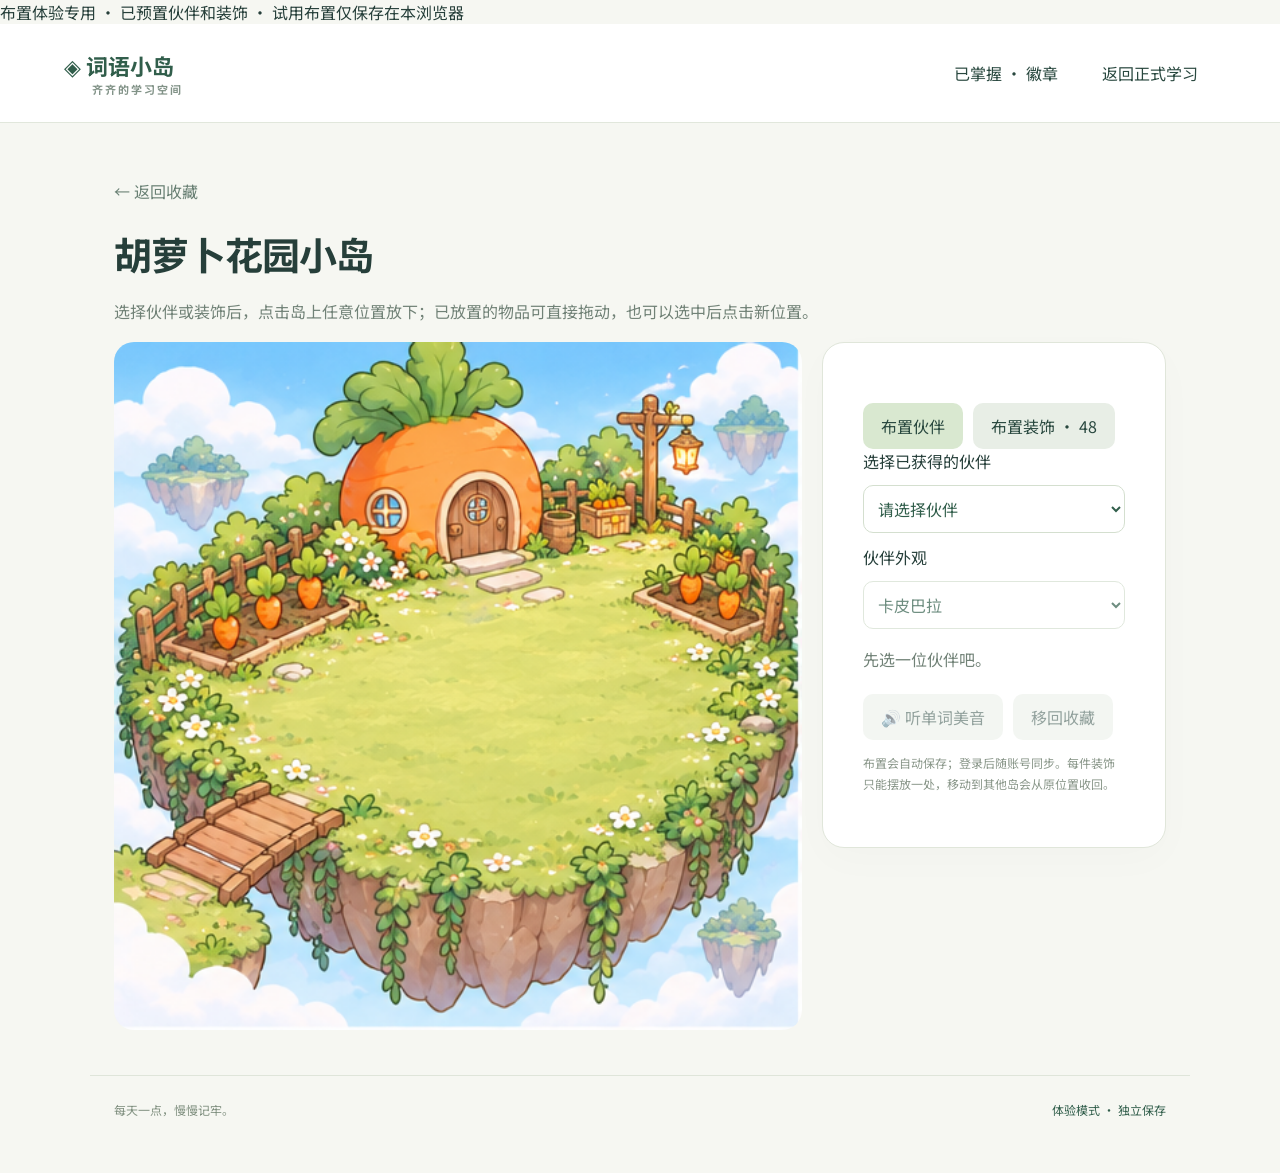
==== island-demo.html @ e3cd9538 "Reduce vocabulary scene payloads by 96.5% using optimized 960px WebP while preserving original asset" ====
<!doctype html>
<html lang="zh-CN"><head><meta charset="utf-8"><meta name="viewport" content="width=device-width,initial-scale=1"><meta name="description" content="齐齐的双优一段单词练习：21个词表，中英文随机练习与错题复习。"><title>小岛布置体验 · 齐齐的学习空间</title><link rel="stylesheet" href="style.css?v=20261023-fast-art"></head>
<body><script>window.QIQI_DEMO=true;</script><aside class="demo-notice">布置体验专用 · 已预置伙伴和装饰 · 试用布置仅保存在本浏览器</aside><header><a class="brand" href="#">◈ 词语小岛 <small>齐齐的学习空间</small></a><nav><button id="learn-nav">单词学习</button><button id="lists-nav" class="active">单词列表</button><button id="review-nav">单词复习</button><button id="reading-nav">阅读练习</button><button id="mistakes-nav">错题本 <span id="badge">0</span></button><button id="mastered-nav">已掌握 · 徽章</button><button id="account-nav">登录 · 云端同步</button></nav></header><main id="app"></main><footer>每天一点，慢慢记牢。<span><span id="sync-status">体验模式 · 独立保存</span></span><button id="reset-nav" class="outline">清空学习记录</button></footer><script src="vocab.js?v=20261023-fast-art"></script><script src="rabbit-data.js?v=20261023-fast-art"></script><script src="app.js?v=20261023-fast-art"></script><script src="reading-data.js?v=20261023-fast-art"></script><script src="reading-hints.js?v=20261023-fast-art"></script><script src="reading-rewards.js?v=20261023-fast-art"></script><script src="reading.js?v=20261023-fast-art"></script><script src="word-scenes.js?v=20261023-fast-art"></script><script src="learning.js?v=20261023-fast-art"></script><script src="island-free.js?v=20261023-fast-art"></script><script src="island-demo.js?v=20261023-fast-art"></script></body></html>
---- style.css ----
@import url('https://fonts.googleapis.com/css2?family=Noto+Sans+SC:wght@400;500;600;700&display=swap');
:root{font-family:'Noto Sans SC',system-ui,sans-serif;color:#263f3a;background:#f6f7f2;font-synthesis:none}*{box-sizing:border-box}body{margin:0}button,input,select{font:inherit}button{cursor:pointer;border:0;border-radius:10px;padding:11px 18px;background:#e8eee6;color:#29483f}button:hover{filter:brightness(.96)}button:disabled{opacity:.5;cursor:default}button.primary{background:#315e4b;color:white}button.outline{background:transparent;border:1px solid #d3ddd2}header{padding:25px max(5vw,20px);display:flex;align-items:center;justify-content:space-between;background:#fff;border-bottom:1px solid #e1e7dc}.brand{font-weight:700;font-size:22px;color:#315e4b;text-decoration:none}.brand small{display:block;font-size:11px;color:#819287;margin-left:28px;letter-spacing:2px}nav{display:flex;gap:8px}nav button{background:transparent}nav .active{background:#e9efe6}#badge{background:#315e4b;color:white;border-radius:30px;padding:2px 7px;font-size:11px}main{max-width:1100px;margin:45px auto;padding:0 24px;min-height:70vh}.eyebrow{font-size:12px;letter-spacing:2px;color:#6b8a77}h1{font-size:38px;letter-spacing:-1px;margin:12px 0}p{line-height:1.8;color:#718277}.hero{display:flex;justify-content:space-between;align-items:center;margin-bottom:32px}.hero-art{font-size:70px;background:#e7edde;border-radius:50%;width:130px;height:130px;display:grid;place-items:center;color:#71965e;transform:rotate(-10deg)}.stats{display:flex;gap:28px;margin:22px 0}.stats strong{font-size:25px;margin-right:7px}.stats span{color:#7b8a7e;font-size:13px}.toolbar{display:flex;gap:12px;align-items:center;justify-content:space-between;margin:24px 0;flex-wrap:wrap}.mode{display:flex;gap:5px;background:#e7ece3;padding:5px;border-radius:13px}.mode button{background:transparent;font-size:13px}.mode .selected{background:white;box-shadow:0 2px 4px #263f3a0d}.grid{display:grid;grid-template-columns:repeat(4,1fr);gap:15px}.list{background:white;border:1px solid #e0e6dc;text-align:left;padding:21px;border-radius:15px;transition:transform .15s}.list:hover{transform:translateY(-3px);border-color:#8aa78d}.list .num{font-size:11px;color:#82917e;letter-spacing:2px}.list h2{margin:12px 0;font-size:21px}.list p{font-size:12px;white-space:nowrap;overflow:hidden;text-overflow:ellipsis;margin:0 0 18px}.progress{height:4px;background:#edf0e8;border-radius:3px;margin:12px 0}.progress i{display:block;height:100%;background:#8aa772;border-radius:3px}.list-bottom{display:flex;justify-content:space-between;font-size:12px;color:#6e8573}.back{padding-left:0;background:transparent;color:#698074}.practice{max-width:720px;margin:20px auto}.practice-head{display:flex;justify-content:space-between;font-size:13px;color:#6d8174;margin:20px 0}.card{background:white;border:1px solid #e0e6da;padding:40px;border-radius:22px;box-shadow:0 12px 40px #24483705}.prompt{font-size:38px;line-height:1.4;margin:24px 0 30px;word-break:break-word}.answer{width:100%;padding:17px;border:1px solid #cdd8cc;border-radius:12px;background:#fafbf7;outline:none;font-size:19px}.answer:focus{border-color:#547959;box-shadow:0 0 0 3px #e7efdf}.actions{display:flex;gap:10px;margin-top:20px;flex-wrap:wrap}.feedback{margin-top:24px;padding:20px;background:#edf4e9;border-radius:12px;line-height:1.8}.feedback.wrong{background:#fbf0e7}.feedback p{margin:8px 0;font-size:14px}.translation{font-size:22px;font-weight:600}.hint{font-size:12px;color:#8a978a}.empty{text-align:center;padding:60px 20px;background:#fff;border-radius:20px}.mistake{display:flex;align-items:center;justify-content:space-between;padding:22px;background:white;border:1px solid #e1e7dd;border-radius:14px;margin:12px 0;gap:20px}.mistake strong{font-size:20px}.mistake p{margin:5px 0;font-size:13px}.mistake small{color:#8a978a}.mistake button{white-space:nowrap;font-size:12px}footer{max-width:1100px;margin:30px auto;padding:25px 24px;border-top:1px solid #dfe5da;font-size:12px;color:#809080;display:flex;justify-content:space-between;gap:12px}select{padding:10px;border:1px solid #d4dfcf;border-radius:10px;background:white;color:#315e4b}a{color:#315e4b}:focus-visible{outline:3px solid #a5bc8b;outline-offset:3px}@media(max-width:800px){.grid{grid-template-columns:repeat(2,1fr)}h1{font-size:30px}.hero-art{width:90px;height:90px;font-size:45px}.card{padding:25px}.prompt{font-size:30px}header{padding:18px}.brand{font-size:18px}.brand small{font-size:9px}nav button{padding:9px;font-size:12px}footer{flex-direction:column}}@media(max-width:420px){main{padding:0 16px;margin-top:30px}.hero-art{display:none}.list{padding:16px}.stats{gap:15px}.stats strong{font-size:21px}.mistake{align-items:flex-start;flex-direction:column}}

.verification{background:#fff5dc;border:1px solid #eedca9;border-radius:12px;padding:16px;margin:14px 0}.verification strong{font-size:14px;color:#8b631f}.verification .actions button{font-size:12px}

.reward-summary{display:flex;align-items:center;gap:24px;background:#f0e8d8;border:1px solid #e5d8bd;border-radius:22px;padding:24px;margin:25px 0}.reward-summary svg{width:110px}.reward-summary>div:last-child{flex:1}.reward-summary strong{font-size:30px}.badge-grid{display:grid;grid-template-columns:repeat(4,1fr);gap:14px}.capy-badge{border-radius:18px;padding:18px;text-align:center;display:flex;align-items:center;flex-direction:column;gap:8px;border:1px solid #e1d5b8;background:#fff8e8}.capy-badge svg{width:100px}.capy-badge small{color:#8c7855}.capy-badge.locked{filter:grayscale(1);opacity:.4;background:#fff}.reward-toast{position:fixed;bottom:24px;left:50%;transform:translateX(-50%);padding:18px 24px;border-radius:16px;background:#315e4b;color:white;z-index:10;box-shadow:0 8px 24px #0002;max-width:90vw;text-align:center}header nav{flex-wrap:wrap;justify-content:flex-end}@media(max-width:650px){.badge-grid{grid-template-columns:repeat(2,1fr)}header{gap:12px;flex-wrap:wrap}.reward-summary{padding:18px;gap:12px}.reward-summary svg{width:75px}.reward-summary strong{font-size:24px}}

.capy-art{display:inline-block;width:120px;aspect-ratio:4/5;background-image:url("assets/capybara-atlas.png");background-size:500% 400%;background-repeat:no-repeat;flex-shrink:0}.capy-badge .capy-art{width:120px}.reward-summary .capy-art{width:100px}@media(max-width:650px){.reward-summary .capy-art{width:75px}}

.account-card{max-width:650px;margin:30px auto}.account-card label{display:block;margin:18px 0 8px}.account-card h1{font-size:30px}#sync-status{color:#315e4b}

.pronunciation{display:inline-block;margin:6px 0 6px 8px;padding:6px 10px;border-radius:10px;background:#edf3ec;color:#356444;font-size:14px;text-decoration:none}.pronunciation:hover{background:#dce8da}.pronunciation:focus-visible{outline:2px solid #356444;outline-offset:3px}

.team-grid{display:grid;grid-template-columns:repeat(auto-fit,minmax(180px,1fr));gap:14px;margin-bottom:28px}.team-card{padding:18px;border:1px solid #e4e7dc;border-radius:18px;background:#faf8ef}.team-card h3{margin:10px 0}.team-scene{font-size:30px}.team-complete{background:#e6f1de;border-color:#9db98a}.mystery-egg{font-size:88px;display:block;padding:16px}.hatch-overlay{position:fixed;inset:0;background:#243127aa;z-index:1000;display:grid;place-items:center;padding:20px}.hatch-card{background:#fffaf0;border-radius:24px;padding:28px;text-align:center;width:min(360px,100%);box-shadow:0 20px 80px #0003}.hatch-egg{font-size:100px;animation:egg-hatch 1.1s forwards}.hatch-reveal{height:0;overflow:hidden;animation:capy-reveal .3s 1.1s forwards}.hatch-reveal .capy-art{margin:auto}@keyframes egg-hatch{20%,60%{transform:rotate(-12deg)}40%,80%{transform:rotate(12deg)}100%{height:0;opacity:0;overflow:hidden}}@keyframes capy-reveal{to{height:150px}}@media(prefers-reduced-motion:reduce){.hatch-egg{display:none}.hatch-reveal{animation:none;height:150px}}

.island-preview{display:block;width:100%;padding:0;border:0;border-radius:14px;overflow:hidden;background:#fff6df}.island-art{display:block;aspect-ratio:1;background-image:url(assets/capybara-islands-v3-sleepy.png);background-size:300% 200%;background-repeat:no-repeat;width:100%}.island-preview.island-locked{filter:grayscale(1);opacity:.5;cursor:default}.island-preview:not(:disabled):hover{box-shadow:0 0 0 3px #87a76b}.island-modal{width:min(620px,100%);max-height:92vh;overflow:auto}.island-modal .island-art{border-radius:16px}

.island-workspace{display:grid;grid-template-columns:minmax(0,2fr) minmax(240px,1fr);gap:20px;align-items:start}.island-stage{position:relative;isolation:isolate;overflow:hidden;border-radius:20px}.island-spot{position:absolute;transform:translate(-50%,-65%);padding:0;width:17%;aspect-ratio:1;border:2px dashed #fff9;border-radius:50%;background:#fff7;color:#456a44;font-size:26px}.island-spot.occupied{background:transparent;border-color:transparent}.island-spot .capy-art{width:100%;max-width:100px;height:auto;margin:0;filter:drop-shadow(0 3px 2px #0003)}.island-spot small{display:block;background:#fff9;border-radius:8px;color:#243f2a;font-size:clamp(10px,1.5vw,14px);padding:2px;line-height:1.1}.island-spot:hover,.island-spot:focus-visible{outline:3px solid #e5b33d;outline-offset:2px}.island-controls select{display:block;width:100%;margin:12px 0;padding:10px;max-width:100%}@media(max-width:750px){.island-workspace{grid-template-columns:1fr}}

header nav{flex-wrap:wrap}.reading-workspace{display:grid;grid-template-columns:minmax(0,1fr) minmax(0,1fr);gap:28px;align-items:start}.reading-passage{position:sticky;top:20px;max-height:85vh;overflow:auto;font-size:18px;line-height:1.85}.reading-passage p{position:relative;padding-left:24px;color:#25392d}.paragraph-number{position:absolute;left:0;top:3px;font-size:11px;color:#879380}.reading-passage h2{font-family:Georgia,serif;line-height:1.4}.reading-question{margin:0 0 24px;padding:20px;min-width:0;border:1px solid #e1e6db}.reading-question legend{font-weight:600;line-height:1.6;padding:0 8px;max-width:100%}.reading-option{display:flex;gap:10px;align-items:flex-start;padding:11px 10px;margin:6px 0;border:1px solid #e3e6dc;border-radius:10px;cursor:pointer;line-height:1.6}.reading-option input{width:18px;min-width:18px;height:18px;margin:4px 0 0;accent-color:#56764d}.reading-option:has(input:checked){background:#edf3e9;border-color:#668560}.reading-option:focus-within{outline:2px solid #668560}.reading-option.correct-option{background:#e4f1dc;border-color:#88ad76}.reading-wrong{border-color:#d5a195}.reading-verdict{font-size:14px;line-height:1.7}.reading-result{padding:20px;background:#edf3e5;border-radius:16px;margin:0 0 24px}#reading-message{color:#a34132}.reading-list h2{font-size:22px;line-height:1.4}@media(max-width:800px){.reading-workspace{grid-template-columns:1fr}.reading-passage{position:static;max-height:none}.reading-question{padding:14px}.reading-passage{font-size:17px}}

.reading-decor{display:block;width:100%;aspect-ratio:1;background-image:url(assets/reading-decor-atlas-v1.png);background-size:600% 800%;background-repeat:no-repeat}.decor-inventory{display:grid;grid-template-columns:repeat(auto-fill,minmax(115px,1fr));gap:14px;padding:16px 0}.decor-inventory article{background:#fffaf0;padding:12px;border-radius:14px}.decor-inventory strong,.decor-inventory small{display:block;margin-top:7px}.decor-inventory small{font-size:12px}.reading-rewards{background:#f9f5e8;padding:20px;border-radius:18px;margin:20px 0 28px}.reading-rewards summary{cursor:pointer;padding:8px 0}.reading-rewards p{line-height:1.7}.island-art{background-image:url(assets/capybara-islands-buildable-v1.png)}.decor-spot{width:14%;z-index:2}.decor-spot .reading-decor{filter:drop-shadow(0 3px 2px #0002)}.decor-spot small{font-size:10px}.island-controls button[aria-pressed=true]{background:#d9e8d0;border-color:#739567}.reading-strategy{padding:10px;background:#f7f4e9;border-radius:10px;font-size:14px;line-height:1.8}.reading-strategy summary{cursor:pointer}.reading-result #reading-cooldown{line-height:1.7}

.reading-earned{display:flex;gap:16px;flex-wrap:wrap;margin:14px 0}.reading-earned>div{width:110px;text-align:center}.reading-earned small{display:block}

.reading-strategy p{white-space:pre-line}.special-mini{display:block;position:relative;border-radius:16px;background:radial-gradient(ellipse at 50% 65%,#fff9b5 0%,#f4d9a9 45%,#d9c8ee 100%);box-shadow:inset 0 0 0 2px #d7ac55;padding:8px}.special-marker{display:block;font-size:10px;color:#704b12;letter-spacing:1px}.special-collection-card{border:2px solid #d9ac50;box-shadow:0 5px 14px #d7ad5526}.special-card-button{display:block;border:0;background:transparent;width:100%;padding:0}.special-reveal-button{margin-top:8px;font-size:12px;padding:7px 10px;border-color:#c6a24e;background:#fff6db}.reward-ceremony-overlay{position:fixed;inset:0;z-index:1200;background:#19132be8;display:grid;place-items:center;padding:18px;backdrop-filter:blur(5px)}.reward-ceremony{position:relative;width:min(540px,100%);max-height:94vh;overflow:auto;border:2px solid #e4c578;border-radius:24px;background:linear-gradient(#fff9e9,#eee6f7);padding:24px;text-align:center;box-shadow:0 0 70px #e6c16b33}.ceremony-close{position:absolute;right:12px;top:10px;border:0;background:transparent;font-size:26px;padding:4px 10px}.ceremony-eyebrow{color:#896327;letter-spacing:2px;font-size:12px;margin:12px 0}.reward-ceremony h2{font-size:28px;margin:10px 0 18px}.ceremony-world{position:relative;overflow:hidden;border-radius:18px;isolation:isolate}.ceremony-world .island-art{filter:saturate(.85);opacity:.9}.ceremony-relic{position:absolute;left:50%;top:42%;transform:translate(-50%,-10%);width:40%;filter:drop-shadow(0 8px 10px #2228);animation:relic-arrive .6s ease-out}.ceremony-relic:before{content:'';position:absolute;inset:-30%;border-radius:50%;background:radial-gradient(#fffad7aa,#ffce6255,transparent 70%);z-index:-1}.ceremony-stars{position:absolute;left:8%;right:8%;top:28%;color:#ffea9c;font-size:40px;text-shadow:0 0 16px #b98205;letter-spacing:16px;animation:ceremony-spark 2.3s ease-in-out infinite}.ceremony-chest{position:absolute;left:50%;top:57%;transform:translate(-50%,-25%);width:34%;height:22%;border:4px solid #604024;border-radius:18px 18px 10px 10px;background:linear-gradient(90deg,#986036,#d7944a,#986036);box-shadow:0 10px 20px #0004;display:grid;place-items:center;color:#ffe59e;font-size:40px}.ceremony-chest:before{content:'';position:absolute;inset:10% 38%;border-left:7px solid #e8bd57;border-right:7px solid #e8bd57}.ceremony-chest span{z-index:1}.ceremony-world-name{font-weight:600;color:#795d29}.ceremony-caption{font-size:11px;color:#7e7d77}.special-placed{isolation:isolate}.special-placed:before{content:'';position:absolute;inset:0;border-radius:50%;background:radial-gradient(#fff4a9aa,#ffd96e55,transparent 72%);z-index:-1}.special-placed:after{content:'✦';position:absolute;right:-4px;top:-4px;color:#bd850b;text-shadow:0 0 3px #fff;font-size:18px}@keyframes relic-arrive{from{opacity:0;transform:translate(-50%,20%) scale(.5)}to{opacity:1;transform:translate(-50%,-10%) scale(1)}}@keyframes ceremony-spark{50%{opacity:.5;transform:scale(.94)}}@media(prefers-reduced-motion:reduce){.ceremony-relic,.ceremony-stars{animation:none}}

.island-art{background-image:url(assets/capybara-worlds-v1.png)}

.free-island-stage{cursor:crosshair}.free-island-piece{cursor:grab;touch-action:none;user-select:none}.free-island-piece.is-dragging{cursor:grabbing;opacity:.9}.free-island-piece.free-selected{outline:2px solid #f0c654;outline-offset:2px}.free-island-piece .reading-decor,.free-island-piece .capy-art,.free-island-piece small{pointer-events:none}

/* Separate square rabbit cells keep ears and props clear of adjacent sprites. */
.rabbit-art{background-image:none;display:inline-flex;align-items:flex-end}.rabbit-tile{display:block;width:100%;aspect-ratio:1;background-image:url(assets/rabbit-stickers-v1.png);background-size:300% 200%;background-repeat:no-repeat}.island-controls option.partner-on-island{color:#27694e;font-weight:700}.island-controls option.partner-in-collection{color:#526477}.rabbit-collection{margin:30px 0}.rabbit-collection .capy-badge{background:#fff1f2;border-color:#eed1d7}

.study-steps{display:flex;flex-wrap:wrap;gap:10px;margin:24px 0}.study-steps span{padding:10px 14px;border-radius:20px;background:#e9eee2;color:#46654e;font-size:14px}.study-list .actions{gap:6px}.study-list button{font-size:13px}.study-english h1{font-size:46px;overflow-wrap:anywhere;letter-spacing:0;margin:18px 0 5px}.study-phonetic{color:#7a867c}.study-chinese{font-size:24px;margin:24px 0;min-height:45px}.study-example{background:#f4f5ec;border-radius:12px;padding:16px;margin:22px 0}.study-example p{color:#465f52;margin-bottom:0}.study-covered{border:2px dashed #bbccb8;border-radius:12px;padding:22px;color:#687f6c;font-size:19px;background:#f5f8f1}.study-card label{font-size:13px;color:#687e6e}.study-card textarea{display:block;width:100%;min-height:72px;resize:vertical;margin:10px 0;border:1px solid #d3dece;border-radius:10px;padding:12px;font:inherit}.study-rating{justify-content:space-between}.study-recall button[aria-pressed=true]{background:#d7e6ca}@media(max-width:500px){.study-english h1{font-size:36px}.study-practice .toolbar{gap:6px}.study-practice .toolbar button{font-size:12px;padding:10px}.study-chinese{font-size:21px}}

.study-buds{display:flex;gap:12px;justify-content:center;margin:20px 0;font-size:25px}.study-scene{display:flex;gap:14px;padding:16px;border-radius:14px;background:#fff4df;margin:20px 0}.study-scene>span{font-size:38px}.study-scene strong{font-size:14px;color:#7a643c}.study-scene p{margin:6px 0 0;color:#705f43;font-size:14px}.study-rating{gap:8px}.study-rating button{flex:1;min-width:90px}.study-flower{font-size:90px;animation:study-bloom .7s ease-out}.study-complete{max-width:720px;margin:30px auto}.study-complete .actions{justify-content:center}@keyframes study-bloom{from{transform:scale(.3) rotate(-20deg);opacity:0}to{transform:scale(1);opacity:1}}@media(prefers-reduced-motion:reduce){.study-flower{animation:none}}

.study-illustration{margin:22px 0;border-radius:16px;overflow:hidden;background:#fff6e7}.study-illustration img{display:block;width:100%;height:auto;aspect-ratio:3/2;object-fit:contain}

.study-buds{gap:clamp(3px,1vw,12px);font-size:clamp(18px,4.8vw,25px);flex-wrap:wrap}.study-example .study-example-en{margin:12px 0 0}.study-example .study-example-zh{margin:8px 0 0;color:#728174;font-size:14px}

.vocab-example .study-example-en{margin:10px 0 0}.vocab-example .study-example-zh{margin:6px 0 0;color:#718277}
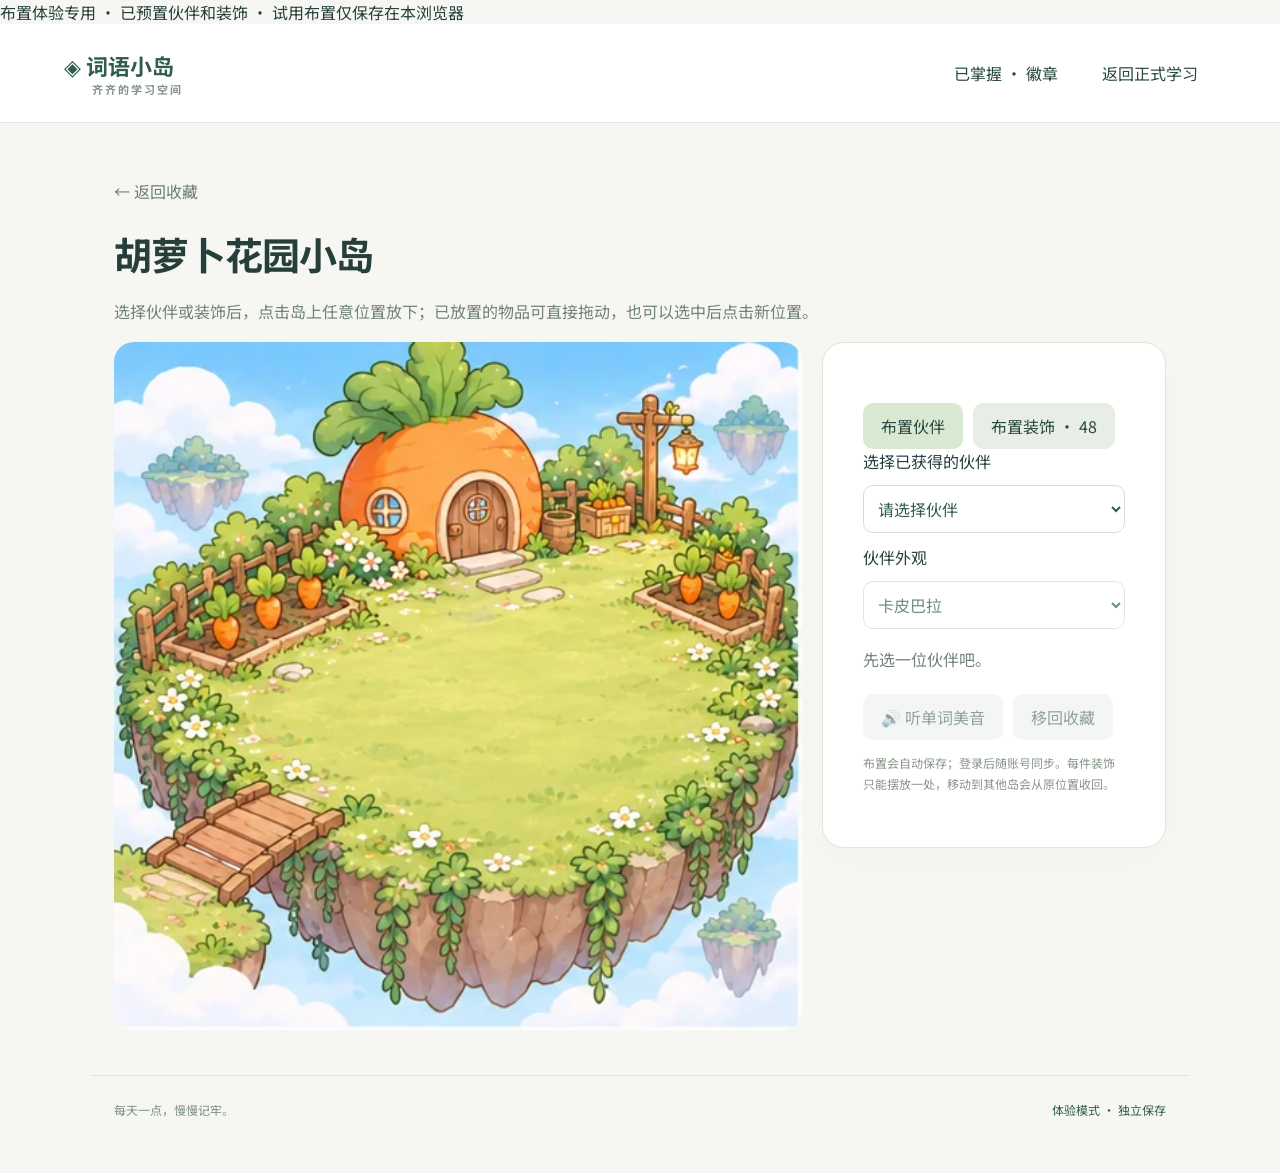
==== commit fecf1d4f: "Compress twelve island backgrounds by 87.3% with full-resolution WebP, preserving placement coordina" ====
--- a/island-demo.html
+++ b/island-demo.html
@@ -1,3 +1,3 @@
 <!doctype html>
-<html lang="zh-CN"><head><meta charset="utf-8"><meta name="viewport" content="width=device-width,initial-scale=1"><meta name="description" content="齐齐的双优一段单词练习：21个词表，中英文随机练习与错题复习。"><title>小岛布置体验 · 齐齐的学习空间</title><link rel="stylesheet" href="style.css?v=20261023-fast-art"></head>
-<body><script>window.QIQI_DEMO=true;</script><aside class="demo-notice">布置体验专用 · 已预置伙伴和装饰 · 试用布置仅保存在本浏览器</aside><header><a class="brand" href="#">◈ 词语小岛 <small>齐齐的学习空间</small></a><nav><button id="learn-nav">单词学习</button><button id="lists-nav" class="active">单词列表</button><button id="review-nav">单词复习</button><button id="reading-nav">阅读练习</button><button id="mistakes-nav">错题本 <span id="badge">0</span></button><button id="mastered-nav">已掌握 · 徽章</button><button id="account-nav">登录 · 云端同步</button></nav></header><main id="app"></main><footer>每天一点，慢慢记牢。<span><span id="sync-status">体验模式 · 独立保存</span></span><button id="reset-nav" class="outline">清空学习记录</button></footer><script src="vocab.js?v=20261023-fast-art"></script><script src="rabbit-data.js?v=20261023-fast-art"></script><script src="app.js?v=20261023-fast-art"></script><script src="reading-data.js?v=20261023-fast-art"></script><script src="reading-hints.js?v=20261023-fast-art"></script><script src="reading-rewards.js?v=20261023-fast-art"></script><script src="reading.js?v=20261023-fast-art"></script><script src="word-scenes.js?v=20261023-fast-art"></script><script src="learning.js?v=20261023-fast-art"></script><script src="island-free.js?v=20261023-fast-art"></script><script src="island-demo.js?v=20261023-fast-art"></script></body></html>+<html lang="zh-CN"><head><meta charset="utf-8"><meta name="viewport" content="width=device-width,initial-scale=1"><meta name="description" content="齐齐的双优一段单词练习：21个词表，中英文随机练习与错题复习。"><title>小岛布置体验 · 齐齐的学习空间</title><link rel="stylesheet" href="style.css?v=20261023-fast-islands"></head>
+<body><script>window.QIQI_DEMO=true;</script><aside class="demo-notice">布置体验专用 · 已预置伙伴和装饰 · 试用布置仅保存在本浏览器</aside><header><a class="brand" href="#">◈ 词语小岛 <small>齐齐的学习空间</small></a><nav><button id="learn-nav">单词学习</button><button id="lists-nav" class="active">单词列表</button><button id="review-nav">单词复习</button><button id="reading-nav">阅读练习</button><button id="mistakes-nav">错题本 <span id="badge">0</span></button><button id="mastered-nav">已掌握 · 徽章</button><button id="account-nav">登录 · 云端同步</button></nav></header><main id="app"></main><footer>每天一点，慢慢记牢。<span><span id="sync-status">体验模式 · 独立保存</span></span><button id="reset-nav" class="outline">清空学习记录</button></footer><script src="vocab.js?v=20261023-fast-islands"></script><script src="rabbit-data.js?v=20261023-fast-islands"></script><script src="app.js?v=20261023-fast-islands"></script><script src="reading-data.js?v=20261023-fast-islands"></script><script src="reading-hints.js?v=20261023-fast-islands"></script><script src="reading-rewards.js?v=20261023-fast-islands"></script><script src="reading.js?v=20261023-fast-islands"></script><script src="word-scenes.js?v=20261023-fast-islands"></script><script src="learning.js?v=20261023-fast-islands"></script><script src="island-free.js?v=20261023-fast-islands"></script><script src="island-demo.js?v=20261023-fast-islands"></script></body></html>
--- a/style.css
+++ b/style.css
@@ -13,19 +13,19 @@
 
 .team-grid{display:grid;grid-template-columns:repeat(auto-fit,minmax(180px,1fr));gap:14px;margin-bottom:28px}.team-card{padding:18px;border:1px solid #e4e7dc;border-radius:18px;background:#faf8ef}.team-card h3{margin:10px 0}.team-scene{font-size:30px}.team-complete{background:#e6f1de;border-color:#9db98a}.mystery-egg{font-size:88px;display:block;padding:16px}.hatch-overlay{position:fixed;inset:0;background:#243127aa;z-index:1000;display:grid;place-items:center;padding:20px}.hatch-card{background:#fffaf0;border-radius:24px;padding:28px;text-align:center;width:min(360px,100%);box-shadow:0 20px 80px #0003}.hatch-egg{font-size:100px;animation:egg-hatch 1.1s forwards}.hatch-reveal{height:0;overflow:hidden;animation:capy-reveal .3s 1.1s forwards}.hatch-reveal .capy-art{margin:auto}@keyframes egg-hatch{20%,60%{transform:rotate(-12deg)}40%,80%{transform:rotate(12deg)}100%{height:0;opacity:0;overflow:hidden}}@keyframes capy-reveal{to{height:150px}}@media(prefers-reduced-motion:reduce){.hatch-egg{display:none}.hatch-reveal{animation:none;height:150px}}
 
-.island-preview{display:block;width:100%;padding:0;border:0;border-radius:14px;overflow:hidden;background:#fff6df}.island-art{display:block;aspect-ratio:1;background-image:url(assets/capybara-islands-v3-sleepy.png);background-size:300% 200%;background-repeat:no-repeat;width:100%}.island-preview.island-locked{filter:grayscale(1);opacity:.5;cursor:default}.island-preview:not(:disabled):hover{box-shadow:0 0 0 3px #87a76b}.island-modal{width:min(620px,100%);max-height:92vh;overflow:auto}.island-modal .island-art{border-radius:16px}
+.island-preview{display:block;width:100%;padding:0;border:0;border-radius:14px;overflow:hidden;background:#fff6df}.island-art{display:block;aspect-ratio:1;background-image:url(assets/capybara-worlds-v1.webp);background-size:300% 200%;background-repeat:no-repeat;width:100%}.island-preview.island-locked{filter:grayscale(1);opacity:.5;cursor:default}.island-preview:not(:disabled):hover{box-shadow:0 0 0 3px #87a76b}.island-modal{width:min(620px,100%);max-height:92vh;overflow:auto}.island-modal .island-art{border-radius:16px}
 
 .island-workspace{display:grid;grid-template-columns:minmax(0,2fr) minmax(240px,1fr);gap:20px;align-items:start}.island-stage{position:relative;isolation:isolate;overflow:hidden;border-radius:20px}.island-spot{position:absolute;transform:translate(-50%,-65%);padding:0;width:17%;aspect-ratio:1;border:2px dashed #fff9;border-radius:50%;background:#fff7;color:#456a44;font-size:26px}.island-spot.occupied{background:transparent;border-color:transparent}.island-spot .capy-art{width:100%;max-width:100px;height:auto;margin:0;filter:drop-shadow(0 3px 2px #0003)}.island-spot small{display:block;background:#fff9;border-radius:8px;color:#243f2a;font-size:clamp(10px,1.5vw,14px);padding:2px;line-height:1.1}.island-spot:hover,.island-spot:focus-visible{outline:3px solid #e5b33d;outline-offset:2px}.island-controls select{display:block;width:100%;margin:12px 0;padding:10px;max-width:100%}@media(max-width:750px){.island-workspace{grid-template-columns:1fr}}
 
 header nav{flex-wrap:wrap}.reading-workspace{display:grid;grid-template-columns:minmax(0,1fr) minmax(0,1fr);gap:28px;align-items:start}.reading-passage{position:sticky;top:20px;max-height:85vh;overflow:auto;font-size:18px;line-height:1.85}.reading-passage p{position:relative;padding-left:24px;color:#25392d}.paragraph-number{position:absolute;left:0;top:3px;font-size:11px;color:#879380}.reading-passage h2{font-family:Georgia,serif;line-height:1.4}.reading-question{margin:0 0 24px;padding:20px;min-width:0;border:1px solid #e1e6db}.reading-question legend{font-weight:600;line-height:1.6;padding:0 8px;max-width:100%}.reading-option{display:flex;gap:10px;align-items:flex-start;padding:11px 10px;margin:6px 0;border:1px solid #e3e6dc;border-radius:10px;cursor:pointer;line-height:1.6}.reading-option input{width:18px;min-width:18px;height:18px;margin:4px 0 0;accent-color:#56764d}.reading-option:has(input:checked){background:#edf3e9;border-color:#668560}.reading-option:focus-within{outline:2px solid #668560}.reading-option.correct-option{background:#e4f1dc;border-color:#88ad76}.reading-wrong{border-color:#d5a195}.reading-verdict{font-size:14px;line-height:1.7}.reading-result{padding:20px;background:#edf3e5;border-radius:16px;margin:0 0 24px}#reading-message{color:#a34132}.reading-list h2{font-size:22px;line-height:1.4}@media(max-width:800px){.reading-workspace{grid-template-columns:1fr}.reading-passage{position:static;max-height:none}.reading-question{padding:14px}.reading-passage{font-size:17px}}
 
-.reading-decor{display:block;width:100%;aspect-ratio:1;background-image:url(assets/reading-decor-atlas-v1.png);background-size:600% 800%;background-repeat:no-repeat}.decor-inventory{display:grid;grid-template-columns:repeat(auto-fill,minmax(115px,1fr));gap:14px;padding:16px 0}.decor-inventory article{background:#fffaf0;padding:12px;border-radius:14px}.decor-inventory strong,.decor-inventory small{display:block;margin-top:7px}.decor-inventory small{font-size:12px}.reading-rewards{background:#f9f5e8;padding:20px;border-radius:18px;margin:20px 0 28px}.reading-rewards summary{cursor:pointer;padding:8px 0}.reading-rewards p{line-height:1.7}.island-art{background-image:url(assets/capybara-islands-buildable-v1.png)}.decor-spot{width:14%;z-index:2}.decor-spot .reading-decor{filter:drop-shadow(0 3px 2px #0002)}.decor-spot small{font-size:10px}.island-controls button[aria-pressed=true]{background:#d9e8d0;border-color:#739567}.reading-strategy{padding:10px;background:#f7f4e9;border-radius:10px;font-size:14px;line-height:1.8}.reading-strategy summary{cursor:pointer}.reading-result #reading-cooldown{line-height:1.7}
+.reading-decor{display:block;width:100%;aspect-ratio:1;background-image:url(assets/reading-decor-atlas-v1.png);background-size:600% 800%;background-repeat:no-repeat}.decor-inventory{display:grid;grid-template-columns:repeat(auto-fill,minmax(115px,1fr));gap:14px;padding:16px 0}.decor-inventory article{background:#fffaf0;padding:12px;border-radius:14px}.decor-inventory strong,.decor-inventory small{display:block;margin-top:7px}.decor-inventory small{font-size:12px}.reading-rewards{background:#f9f5e8;padding:20px;border-radius:18px;margin:20px 0 28px}.reading-rewards summary{cursor:pointer;padding:8px 0}.reading-rewards p{line-height:1.7}.decor-spot{width:14%;z-index:2}.decor-spot .reading-decor{filter:drop-shadow(0 3px 2px #0002)}.decor-spot small{font-size:10px}.island-controls button[aria-pressed=true]{background:#d9e8d0;border-color:#739567}.reading-strategy{padding:10px;background:#f7f4e9;border-radius:10px;font-size:14px;line-height:1.8}.reading-strategy summary{cursor:pointer}.reading-result #reading-cooldown{line-height:1.7}
 
 .reading-earned{display:flex;gap:16px;flex-wrap:wrap;margin:14px 0}.reading-earned>div{width:110px;text-align:center}.reading-earned small{display:block}
 
 .reading-strategy p{white-space:pre-line}.special-mini{display:block;position:relative;border-radius:16px;background:radial-gradient(ellipse at 50% 65%,#fff9b5 0%,#f4d9a9 45%,#d9c8ee 100%);box-shadow:inset 0 0 0 2px #d7ac55;padding:8px}.special-marker{display:block;font-size:10px;color:#704b12;letter-spacing:1px}.special-collection-card{border:2px solid #d9ac50;box-shadow:0 5px 14px #d7ad5526}.special-card-button{display:block;border:0;background:transparent;width:100%;padding:0}.special-reveal-button{margin-top:8px;font-size:12px;padding:7px 10px;border-color:#c6a24e;background:#fff6db}.reward-ceremony-overlay{position:fixed;inset:0;z-index:1200;background:#19132be8;display:grid;place-items:center;padding:18px;backdrop-filter:blur(5px)}.reward-ceremony{position:relative;width:min(540px,100%);max-height:94vh;overflow:auto;border:2px solid #e4c578;border-radius:24px;background:linear-gradient(#fff9e9,#eee6f7);padding:24px;text-align:center;box-shadow:0 0 70px #e6c16b33}.ceremony-close{position:absolute;right:12px;top:10px;border:0;background:transparent;font-size:26px;padding:4px 10px}.ceremony-eyebrow{color:#896327;letter-spacing:2px;font-size:12px;margin:12px 0}.reward-ceremony h2{font-size:28px;margin:10px 0 18px}.ceremony-world{position:relative;overflow:hidden;border-radius:18px;isolation:isolate}.ceremony-world .island-art{filter:saturate(.85);opacity:.9}.ceremony-relic{position:absolute;left:50%;top:42%;transform:translate(-50%,-10%);width:40%;filter:drop-shadow(0 8px 10px #2228);animation:relic-arrive .6s ease-out}.ceremony-relic:before{content:'';position:absolute;inset:-30%;border-radius:50%;background:radial-gradient(#fffad7aa,#ffce6255,transparent 70%);z-index:-1}.ceremony-stars{position:absolute;left:8%;right:8%;top:28%;color:#ffea9c;font-size:40px;text-shadow:0 0 16px #b98205;letter-spacing:16px;animation:ceremony-spark 2.3s ease-in-out infinite}.ceremony-chest{position:absolute;left:50%;top:57%;transform:translate(-50%,-25%);width:34%;height:22%;border:4px solid #604024;border-radius:18px 18px 10px 10px;background:linear-gradient(90deg,#986036,#d7944a,#986036);box-shadow:0 10px 20px #0004;display:grid;place-items:center;color:#ffe59e;font-size:40px}.ceremony-chest:before{content:'';position:absolute;inset:10% 38%;border-left:7px solid #e8bd57;border-right:7px solid #e8bd57}.ceremony-chest span{z-index:1}.ceremony-world-name{font-weight:600;color:#795d29}.ceremony-caption{font-size:11px;color:#7e7d77}.special-placed{isolation:isolate}.special-placed:before{content:'';position:absolute;inset:0;border-radius:50%;background:radial-gradient(#fff4a9aa,#ffd96e55,transparent 72%);z-index:-1}.special-placed:after{content:'✦';position:absolute;right:-4px;top:-4px;color:#bd850b;text-shadow:0 0 3px #fff;font-size:18px}@keyframes relic-arrive{from{opacity:0;transform:translate(-50%,20%) scale(.5)}to{opacity:1;transform:translate(-50%,-10%) scale(1)}}@keyframes ceremony-spark{50%{opacity:.5;transform:scale(.94)}}@media(prefers-reduced-motion:reduce){.ceremony-relic,.ceremony-stars{animation:none}}
 
-.island-art{background-image:url(assets/capybara-worlds-v1.png)}
+
 
 .free-island-stage{cursor:crosshair}.free-island-piece{cursor:grab;touch-action:none;user-select:none}.free-island-piece.is-dragging{cursor:grabbing;opacity:.9}.free-island-piece.free-selected{outline:2px solid #f0c654;outline-offset:2px}.free-island-piece .reading-decor,.free-island-piece .capy-art,.free-island-piece small{pointer-events:none}
 
